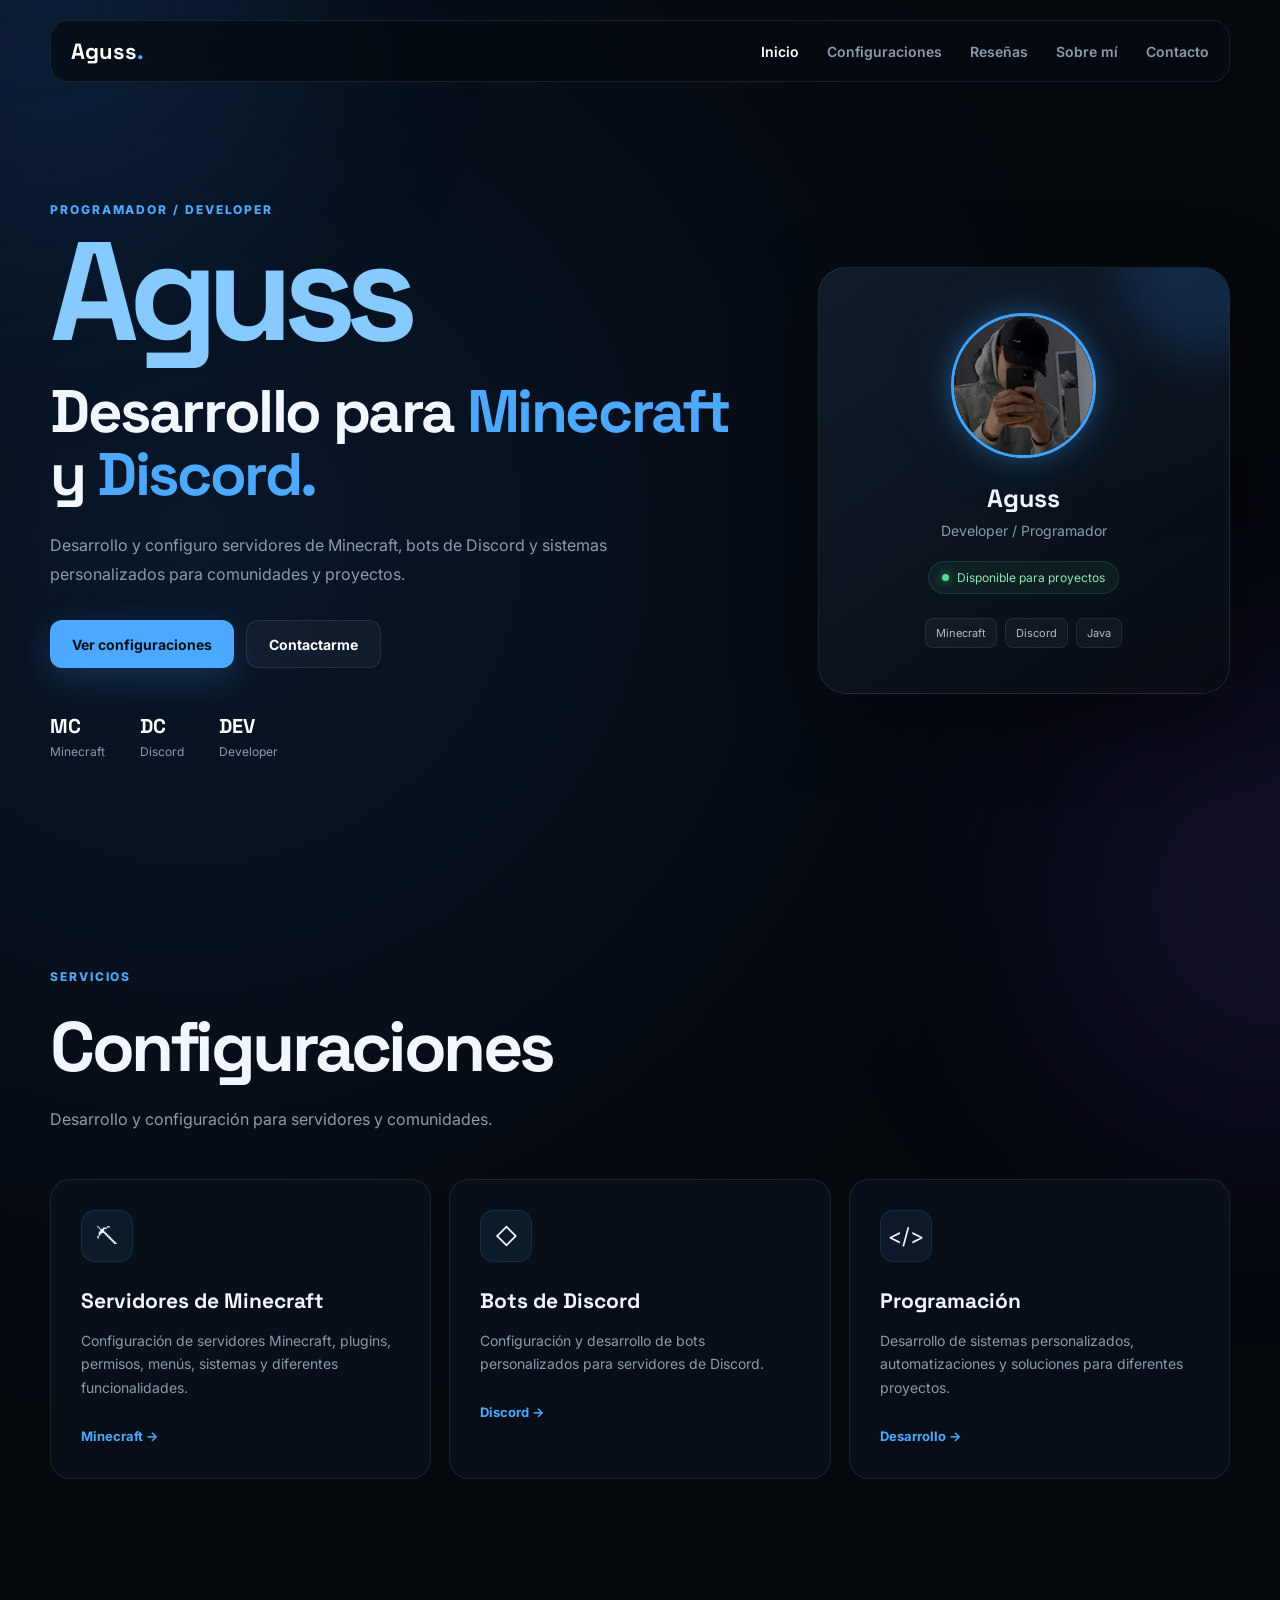
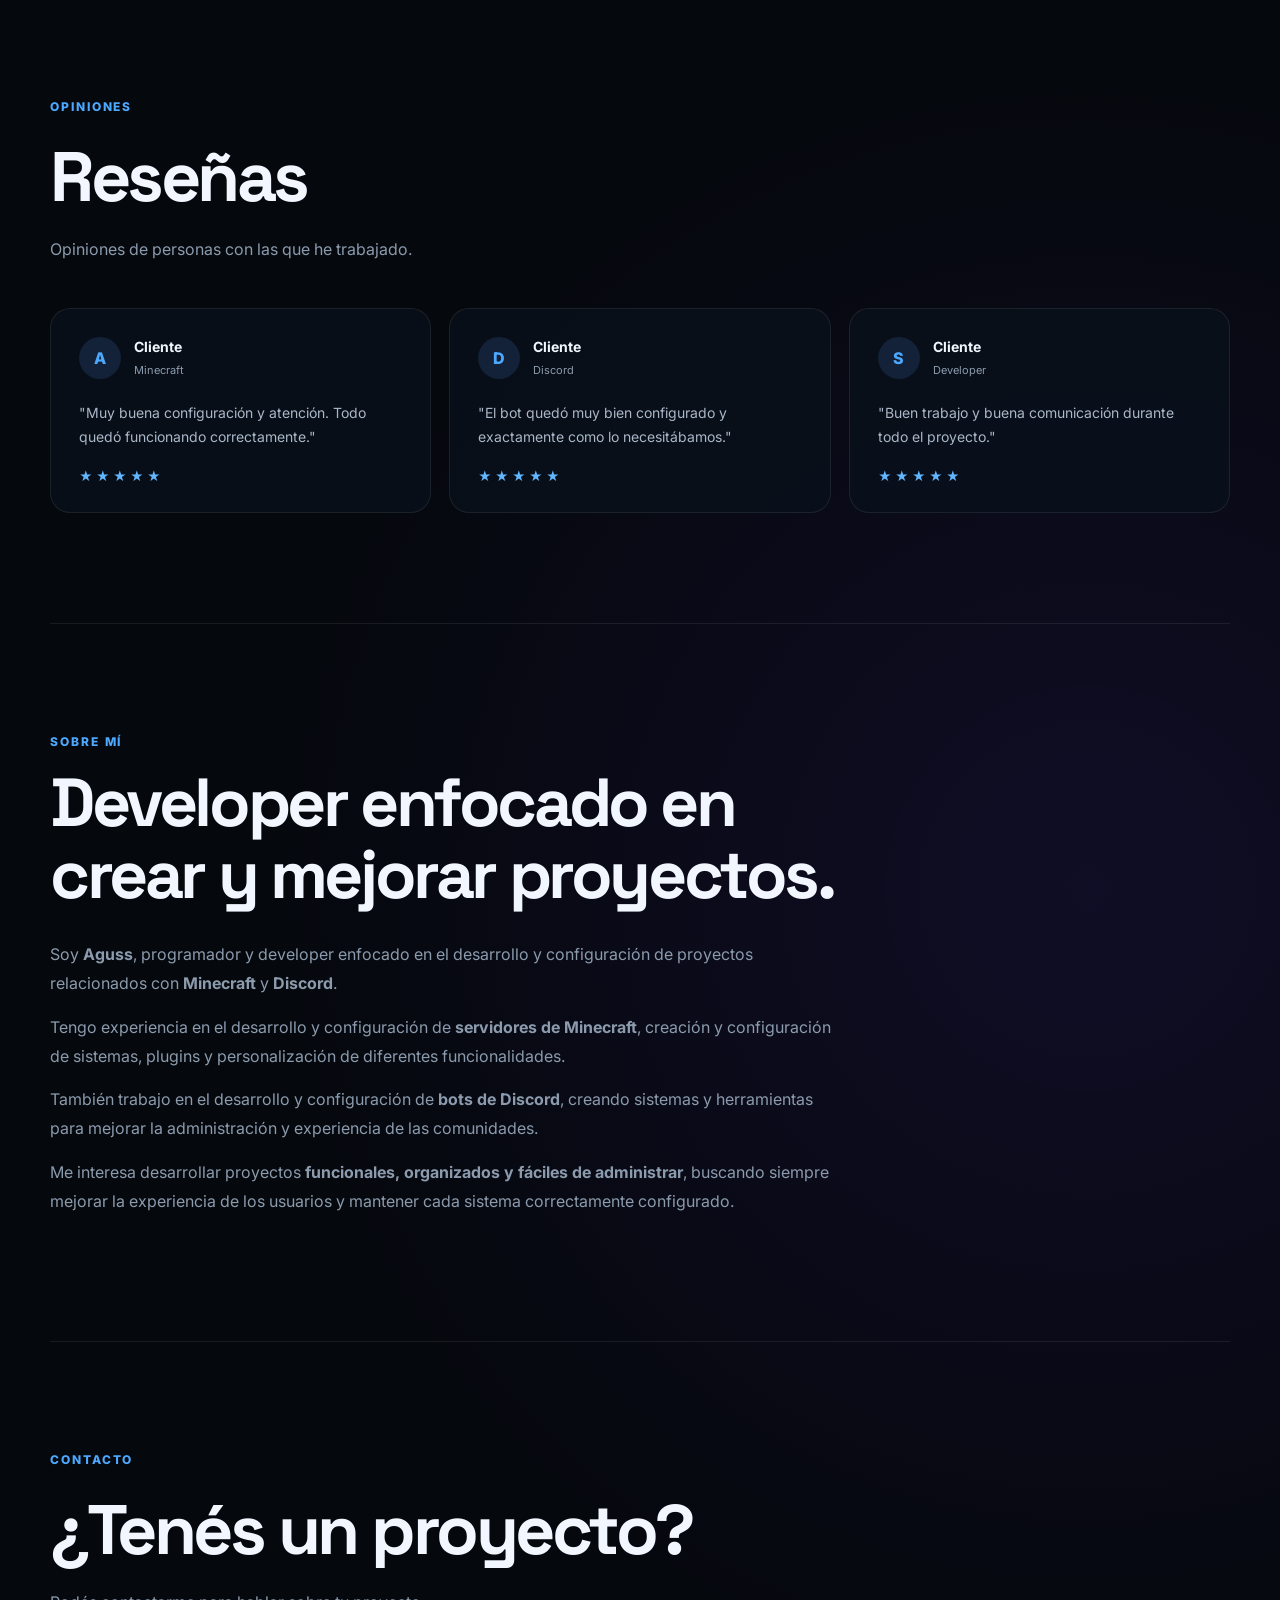
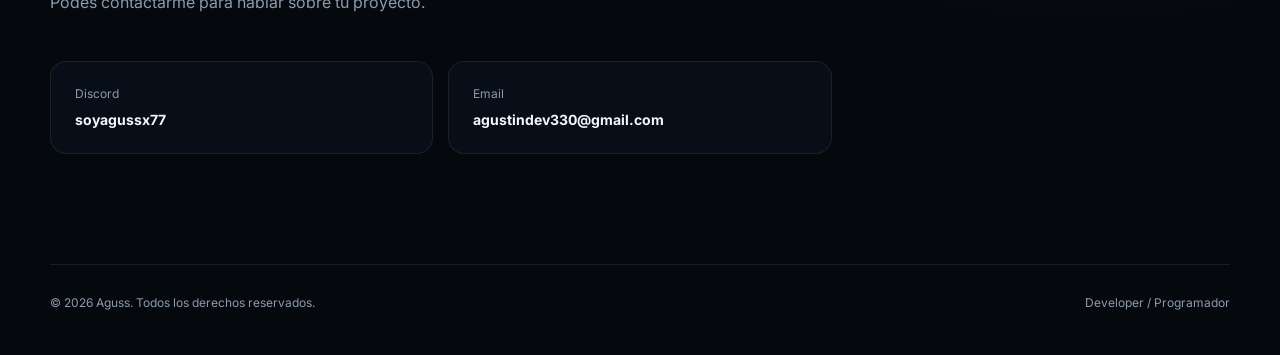
==== index.html @ e134bfff "Portafolio soyagussx77" ====
<!DOCTYPE html>
<html lang="es">
<head>
    <meta charset="UTF-8">
    <meta name="viewport" content="width=device-width, initial-scale=1.0">

    <title>Aguss | Developer</title>

    <link rel="stylesheet" href="style.css">

    <link rel="preconnect" href="https://fonts.googleapis.com">
    <link rel="preconnect" href="https://fonts.gstatic.com" crossorigin>

    <link href="https://fonts.googleapis.com/css2?family=Inter:wght@400;500;600;700;800&family=Space+Grotesk:wght@500;600;700&display=swap" rel="stylesheet">
</head>

<body>

    <div class="background-glow glow-one"></div>
    <div class="background-glow glow-two"></div>

    <!-- NAVBAR -->
    <header class="navbar">
        <a href="#inicio" class="logo">
            Aguss<span>.</span>
        </a>

        <nav>
            <a href="#inicio" class="active">Inicio</a>
            <a href="#configuraciones">Configuraciones</a>
            <a href="#resenas">Reseñas</a>
            <a href="#sobre-mi">Sobre mí</a>
            <a href="#contacto">Contacto</a>
        </nav>
    </header>


    <!-- INICIO -->
    <main id="inicio">

        <section class="hero">

            <div class="hero-content">

                <p class="eyebrow">
                    PROGRAMADOR / DEVELOPER
                </p>

                <h1>
                    Aguss
                </h1>

                <h2>
                    Desarrollo para
                    <span>Minecraft</span>
                    y
                    <span>Discord.</span>
                </h2>

                <p class="hero-description">
                    Desarrollo y configuro servidores de Minecraft,
                    bots de Discord y sistemas personalizados para
                    comunidades y proyectos.
                </p>

                <div class="hero-buttons">
                    <a href="#configuraciones" class="btn btn-primary">
                        Ver configuraciones
                    </a>

                    <a href="#contacto" class="btn btn-secondary">
                        Contactarme
                    </a>
                </div>

                <div class="stats">

                    <div class="stat">
                        <strong>MC</strong>
                        <span>Minecraft</span>
                    </div>

                    <div class="stat">
                        <strong>DC</strong>
                        <span>Discord</span>
                    </div>

                    <div class="stat">
                        <strong>DEV</strong>
                        <span>Developer</span>
                    </div>

                </div>

            </div>


            <!-- PERFIL -->
            <div class="hero-card">

                <div class="avatar">
                    <img src="Aguss.png" alt="Aguss">
                </div>

                <h3>Aguss</h3>

                <p class="role">
                    Developer / Programador
                </p>

                <div class="status">
                    <span></span>
                    Disponible para proyectos
                </div>

                <div class="tags">
                    <span>Minecraft</span>
                    <span>Discord</span>
                    <span>Java</span>
                </div>

            </div>

        </section>


        <!-- CONFIGURACIONES -->
        <section id="configuraciones" class="section">

            <div class="section-heading">
                <p class="eyebrow">SERVICIOS</p>

                <h2>
                    Configuraciones
                </h2>

                <p>
                    Desarrollo y configuración para servidores
                    y comunidades.
                </p>
            </div>


            <div class="cards">

                <article class="service-card">

                    <div class="service-icon minecraft">
                        ⛏
                    </div>

                    <h3>
                        Servidores de Minecraft
                    </h3>

                    <p>
                        Configuración de servidores Minecraft,
                        plugins, permisos, menús, sistemas y
                        diferentes funcionalidades.
                    </p>

                    <span class="card-link">
                        Minecraft →
                    </span>

                </article>


                <article class="service-card">

                    <div class="service-icon discord">
                        ◇
                    </div>

                    <h3>
                        Bots de Discord
                    </h3>

                    <p>
                        Configuración y desarrollo de bots
                        personalizados para servidores de Discord.
                    </p>

                    <span class="card-link">
                        Discord →
                    </span>

                </article>


                <article class="service-card">

                    <div class="service-icon code">
                        &lt;/&gt;
                    </div>

                    <h3>
                        Programación
                    </h3>

                    <p>
                        Desarrollo de sistemas personalizados,
                        automatizaciones y soluciones para
                        diferentes proyectos.
                    </p>

                    <span class="card-link">
                        Desarrollo →
                    </span>

                </article>

            </div>

        </section>


        <!-- RESEÑAS -->
        <section id="resenas" class="section">

            <div class="section-heading">
                <p class="eyebrow">OPINIONES</p>

                <h2>
                    Reseñas
                </h2>

                <p>
                    Opiniones de personas con las que he trabajado.
                </p>
            </div>


            <div class="reviews">

                <article class="review-card">

                    <div class="review-top">
                        <div class="review-avatar">
                            A
                        </div>

                        <div>
                            <h3>
                                Cliente
                            </h3>

                            <span>
                                Minecraft
                            </span>
                        </div>
                    </div>

                    <p>
                        "Muy buena configuración y atención.
                        Todo quedó funcionando correctamente."
                    </p>

                    <div class="stars">
                        ★★★★★
                    </div>

                </article>


                <article class="review-card">

                    <div class="review-top">
                        <div class="review-avatar">
                            D
                        </div>

                        <div>
                            <h3>
                                Cliente
                            </h3>

                            <span>
                                Discord
                            </span>
                        </div>
                    </div>

                    <p>
                        "El bot quedó muy bien configurado
                        y exactamente como lo necesitábamos."
                    </p>

                    <div class="stars">
                        ★★★★★
                    </div>

                </article>


                <article class="review-card">

                    <div class="review-top">
                        <div class="review-avatar">
                            S
                        </div>

                        <div>
                            <h3>
                                Cliente
                            </h3>

                            <span>
                                Developer
                            </span>
                        </div>
                    </div>

                    <p>
                        "Buen trabajo y buena comunicación durante
                        todo el proyecto."
                    </p>

                    <div class="stars">
                        ★★★★★
                    </div>

                </article>

            </div>

        </section>


        <!-- SOBRE MI -->
        <section id="sobre-mi" class="section about">

            <div class="about-content">

                <p class="eyebrow">
                    SOBRE MÍ
                </p>

                <h2>
                    Developer enfocado en
                    crear y mejorar proyectos.
                </h2>

                <p>
    Soy <strong>Aguss</strong>, programador y developer enfocado en el desarrollo y configuración de proyectos relacionados con <strong>Minecraft</strong> y <strong>Discord</strong>.
</p>

<p>
    Tengo experiencia en el desarrollo y configuración de <strong>servidores de Minecraft</strong>, creación y configuración de sistemas, plugins y personalización de diferentes funcionalidades.
</p>

<p>
    También trabajo en el desarrollo y configuración de <strong>bots de Discord</strong>, creando sistemas y herramientas para mejorar la administración y experiencia de las comunidades.
</p>

<p>
    Me interesa desarrollar proyectos <strong>funcionales, organizados y fáciles de administrar</strong>, buscando siempre mejorar la experiencia de los usuarios y mantener cada sistema correctamente configurado.
</p>

            </div>

        </section>


        <!-- CONTACTO -->
        <section id="contacto" class="section contact">

            <div class="section-heading">

                <p class="eyebrow">
                    CONTACTO
                </p>

                <h2>
                    ¿Tenés un proyecto?
                </h2>

                <p>
                    Podés contactarme para hablar sobre tu proyecto.
                </p>

            </div>


            <div class="contact-box">

                <div class="contact-item">
                    <span>Discord</span>
                    <strong>soyagussx77</strong>
                </div>

                <div class="contact-item">
                    <span>Email</span>
                    <strong>agustindev330@gmail.com</strong>
                </div>

            </div>

        </section>

    </main>


    <!-- FOOTER -->
    <footer>

        <p>
            © 2026 Aguss. Todos los derechos reservados.
        </p>

        <p>
            Developer / Programador
        </p>

    </footer>

</body>
</html>
---- style.css ----
* {
    margin: 0;
    padding: 0;
    box-sizing: border-box;
}

html {
    scroll-behavior: smooth;
}

body {
    min-height: 100vh;
    background:
        radial-gradient(
            circle at 15% 15%,
            rgba(35, 130, 255, 0.12),
            transparent 28%
        ),
        radial-gradient(
            circle at 85% 70%,
            rgba(110, 60, 255, 0.10),
            transparent 30%
        ),
        #05080d;

    color: #f2f7ff;

    font-family: "Inter", sans-serif;

    overflow-x: hidden;
}


/* =========================
   VARIABLES
========================= */

:root {
    --bg: #05080d;
    --bg-soft: #080d15;
    --card: rgba(10, 17, 27, 0.78);

    --line: rgba(255, 255, 255, 0.08);
    --line-hover: rgba(82, 169, 255, 0.35);

    --text: #f2f7ff;
    --muted: #8b9bad;

    --blue: #4da9ff;
    --blue-soft: #8acbff;

    --purple: #765cff;

    --shadow:
        0 25px 80px rgba(0, 0, 0, 0.45);
}


/* =========================
   BACKGROUND
========================= */

.background-glow {
    position: fixed;
    width: 500px;
    height: 500px;

    border-radius: 50%;

    filter: blur(120px);

    opacity: 0.12;

    pointer-events: none;

    z-index: -1;
}

.glow-one {
    top: -250px;
    left: -200px;

    background: #248fff;
}

.glow-two {
    right: -250px;
    bottom: -250px;

    background: #714cff;
}


/* =========================
   NAVBAR
========================= */

.navbar {
    width: min(1180px, calc(100% - 40px));

    margin: 20px auto;

    padding: 16px 20px;

    display: flex;
    align-items: center;
    justify-content: space-between;

    background: rgba(6, 11, 18, 0.75);

    border: 1px solid var(--line);

    border-radius: 18px;

    backdrop-filter: blur(18px);

    position: sticky;
    top: 20px;

    z-index: 100;
}

.logo {
    color: white;

    text-decoration: none;

    font-family: "Space Grotesk", sans-serif;

    font-size: 22px;
    font-weight: 800;
}

.logo span {
    color: var(--blue);
}

.navbar nav {
    display: flex;
    align-items: center;
    gap: 28px;
}

.navbar nav a {
    color: var(--muted);

    text-decoration: none;

    font-size: 14px;
    font-weight: 600;

    transition: 0.25s ease;
}

.navbar nav a:hover,
.navbar nav a.active {
    color: white;
}


/* =========================
   HERO
========================= */

.hero {
    width: min(1180px, calc(100% - 40px));

    min-height: 720px;

    margin: 0 auto;

    display: grid;

    grid-template-columns: 1.25fr 0.75fr;

    align-items: center;

    gap: 80px;

    padding: 100px 0;
}

.eyebrow {
    color: var(--blue);

    font-size: 12px;

    font-weight: 800;

    letter-spacing: 0.16em;

    margin-bottom: 18px;
}

.hero h1 {
    font-family: "Space Grotesk", sans-serif;

    font-size: clamp(70px, 11vw, 140px);

    line-height: 0.82;

    letter-spacing: -0.075em;

    margin-bottom: 30px;

    font-weight: 800;

    color: #86caff;
}

.hero h2 {
    max-width: 700px;

    font-family: "Space Grotesk", sans-serif;

    font-size: clamp(32px, 5vw, 60px);

    line-height: 1.05;

    letter-spacing: -0.04em;

    margin-bottom: 25px;
}

.hero h2 span {
    color: var(--blue);
}

.hero-description {
    max-width: 600px;

    color: var(--muted);

    font-size: 16px;

    line-height: 1.8;

    margin-bottom: 32px;
}


/* =========================
   BUTTONS
========================= */

.hero-buttons {
    display: flex;

    flex-wrap: wrap;

    gap: 12px;

    margin-bottom: 45px;
}

.btn {
    display: inline-flex;

    align-items: center;
    justify-content: center;

    min-height: 48px;

    padding: 0 22px;

    border-radius: 12px;

    text-decoration: none;

    font-size: 14px;

    font-weight: 700;

    transition: 0.25s ease;
}

.btn-primary {
    background: var(--blue);

    color: #03101d;

    box-shadow:
        0 10px 35px rgba(77, 169, 255, 0.20);
}

.btn-primary:hover {
    transform: translateY(-2px);

    box-shadow:
        0 15px 45px rgba(77, 169, 255, 0.35);
}

.btn-secondary {
    color: white;

    background: rgba(255, 255, 255, 0.04);

    border: 1px solid var(--line);
}

.btn-secondary:hover {
    border-color: var(--line-hover);

    background: rgba(77, 169, 255, 0.06);
}


/* =========================
   STATS
========================= */

.stats {
    display: flex;

    gap: 35px;
}

.stat {
    display: flex;

    flex-direction: column;

    gap: 5px;
}

.stat strong {
    font-family: "Space Grotesk", sans-serif;

    font-size: 20px;

    color: white;
}

.stat span {
    color: var(--muted);

    font-size: 12px;
}


/* =========================
   PROFILE CARD
========================= */

.hero-card {
    padding: 45px 30px;

    text-align: center;

    background:
        linear-gradient(
            145deg,
            rgba(18, 30, 46, 0.88),
            rgba(7, 12, 20, 0.88)
        );

    border: 1px solid var(--line);

    border-radius: 28px;

    box-shadow: var(--shadow);

    position: relative;

    overflow: hidden;
}

.hero-card::before {
    content: "";

    position: absolute;

    width: 180px;
    height: 180px;

    top: -90px;
    right: -70px;

    border-radius: 50%;

    background: rgba(54, 158, 255, 0.16);

    filter: blur(25px);
}


/* =========================
   FOTO
========================= */

.avatar {
    width: 145px;
    height: 145px;

    margin: 0 auto 24px;

    border-radius: 50%;

    overflow: hidden;

    border: 3px solid #3ea4ff;

    background: #0b1422;

    box-shadow:
        0 0 25px rgba(62, 164, 255, 0.35),
        0 0 70px rgba(62, 164, 255, 0.12);

    position: relative;

    z-index: 2;
}

.avatar img {
    width: 100%;
    height: 100%;

    display: block;

    object-fit: cover;
}

.hero-card h3 {
    font-family: "Space Grotesk", sans-serif;

    font-size: 25px;

    margin-bottom: 8px;
}

.role {
    color: var(--muted);

    font-size: 14px;

    margin-bottom: 22px;
}

.status {
    display: inline-flex;

    align-items: center;

    gap: 8px;

    padding: 8px 13px;

    border-radius: 100px;

    background: rgba(75, 222, 139, 0.07);

    border: 1px solid rgba(75, 222, 139, 0.14);

    color: #8ce8b0;

    font-size: 12px;

    margin-bottom: 24px;
}

.status span {
    width: 7px;
    height: 7px;

    border-radius: 50%;

    background: #52df8d;

    box-shadow:
        0 0 10px rgba(82, 223, 141, 0.7);
}

.tags {
    display: flex;

    justify-content: center;

    flex-wrap: wrap;

    gap: 8px;
}

.tags span {
    padding: 7px 10px;

    border-radius: 8px;

    background: rgba(255, 255, 255, 0.04);

    border: 1px solid var(--line);

    color: #aebdcd;

    font-size: 11px;
}


/* =========================
   SECTIONS
========================= */

.section {
    width: min(1180px, calc(100% - 40px));

    margin: 0 auto;

    padding: 110px 0;
}

.section-heading {
    max-width: 700px;

    margin-bottom: 45px;
}

.section-heading h2 {
    font-family: "Space Grotesk", sans-serif;

    font-size: clamp(40px, 6vw, 70px);

    letter-spacing: -0.05em;

    margin-bottom: 15px;
}

.section-heading > p:last-child {
    color: var(--muted);

    line-height: 1.7;
}


/* =========================
   SERVICE CARDS
========================= */

.cards {
    display: grid;

    grid-template-columns: repeat(3, 1fr);

    gap: 18px;
}

.service-card {
    padding: 30px;

    min-height: 300px;

    border: 1px solid var(--line);

    border-radius: 20px;

    background: var(--card);

    transition: 0.3s ease;
}

.service-card:hover {
    transform: translateY(-5px);

    border-color: var(--line-hover);

    box-shadow:
        0 20px 50px rgba(0, 0, 0, 0.25);
}

.service-icon {
    width: 52px;
    height: 52px;

    display: flex;

    align-items: center;
    justify-content: center;

    border-radius: 14px;

    margin-bottom: 25px;

    font-size: 22px;

    background: rgba(77, 169, 255, 0.08);

    border: 1px solid rgba(77, 169, 255, 0.12);
}

.service-card h3 {
    font-family: "Space Grotesk", sans-serif;

    font-size: 21px;

    margin-bottom: 15px;
}

.service-card p {
    color: var(--muted);

    line-height: 1.7;

    font-size: 14px;

    margin-bottom: 25px;
}

.card-link {
    color: var(--blue);

    font-size: 13px;

    font-weight: 700;
}


/* =========================
   RESEÑAS
========================= */

.reviews {
    display: grid;

    grid-template-columns: repeat(3, 1fr);

    gap: 18px;
}

.review-card {
    padding: 28px;

    background: var(--card);

    border: 1px solid var(--line);

    border-radius: 20px;
}

.review-top {
    display: flex;

    align-items: center;

    gap: 13px;

    margin-bottom: 22px;
}

.review-avatar {
    width: 42px;
    height: 42px;

    display: flex;

    align-items: center;
    justify-content: center;

    border-radius: 50%;

    background: #132238;

    color: var(--blue);

    font-weight: 800;
}

.review-top h3 {
    font-size: 14px;

    margin-bottom: 3px;
}

.review-top span {
    color: var(--muted);

    font-size: 11px;
}

.review-card > p {
    color: #aab7c7;

    line-height: 1.7;

    font-size: 14px;

    margin-bottom: 20px;
}

.stars {
    color: #62b5ff;

    font-size: 13px;

    letter-spacing: 3px;
}


/* =========================
   SOBRE MI
========================= */

.about {
    border-top: 1px solid var(--line);
    border-bottom: 1px solid var(--line);
}

.about-content {
    max-width: 800px;
}

.about h2 {
    font-family: "Space Grotesk", sans-serif;

    font-size: clamp(38px, 6vw, 68px);

    line-height: 1.05;

    letter-spacing: -0.05em;

    margin-bottom: 30px;
}

.about p:not(.eyebrow) {
    color: var(--muted);

    line-height: 1.8;

    margin-bottom: 15px;
}


/* =========================
   CONTACTO
========================= */

.contact-box {
    display: grid;

    grid-template-columns: repeat(3, 1fr);

    gap: 15px;
}

.contact-item {
    padding: 24px;

    border: 1px solid var(--line);

    border-radius: 16px;

    background: var(--card);
}

.contact-item span {
    display: block;

    color: var(--muted);

    font-size: 12px;

    margin-bottom: 8px;
}

.contact-item strong {
    font-size: 14px;

    word-break: break-word;
}


/* =========================
   FOOTER
========================= */

footer {
    width: min(1180px, calc(100% - 40px));

    margin: 0 auto;

    padding: 30px 0 45px;

    display: flex;

    align-items: center;
    justify-content: space-between;

    gap: 20px;

    border-top: 1px solid var(--line);

    color: var(--muted);

    font-size: 12px;
}


/* =========================
   RESPONSIVE
========================= */

@media (max-width: 900px) {

    .navbar nav {
        gap: 15px;
    }

    .hero {
        grid-template-columns: 1fr;

        gap: 50px;

        padding-top: 70px;
    }

    .hero-card {
        max-width: 450px;

        width: 100%;

        margin: 0 auto;
    }

    .cards,
    .reviews {
        grid-template-columns: 1fr;
    }

    .contact-box {
        grid-template-columns: 1fr;
    }
}


@media (max-width: 600px) {

    .navbar {
        width: calc(100% - 24px);

        margin: 12px auto;

        top: 12px;
    }

    .navbar nav {
        display: none;
    }

    .hero,
    .section {
        width: calc(100% - 28px);
    }

    .hero {
        padding: 70px 0;
    }

    .hero h1 {
        font-size: 76px;
    }

    .hero h2 {
        font-size: 38px;
    }

    .hero-buttons {
        flex-direction: column;
    }

    .btn {
        width: 100%;
    }

    .stats {
        gap: 20px;
    }

    .section {
        padding: 80px 0;
    }

    footer {
        width: calc(100% - 28px);

        flex-direction: column;

        align-items: flex-start;
    }
}
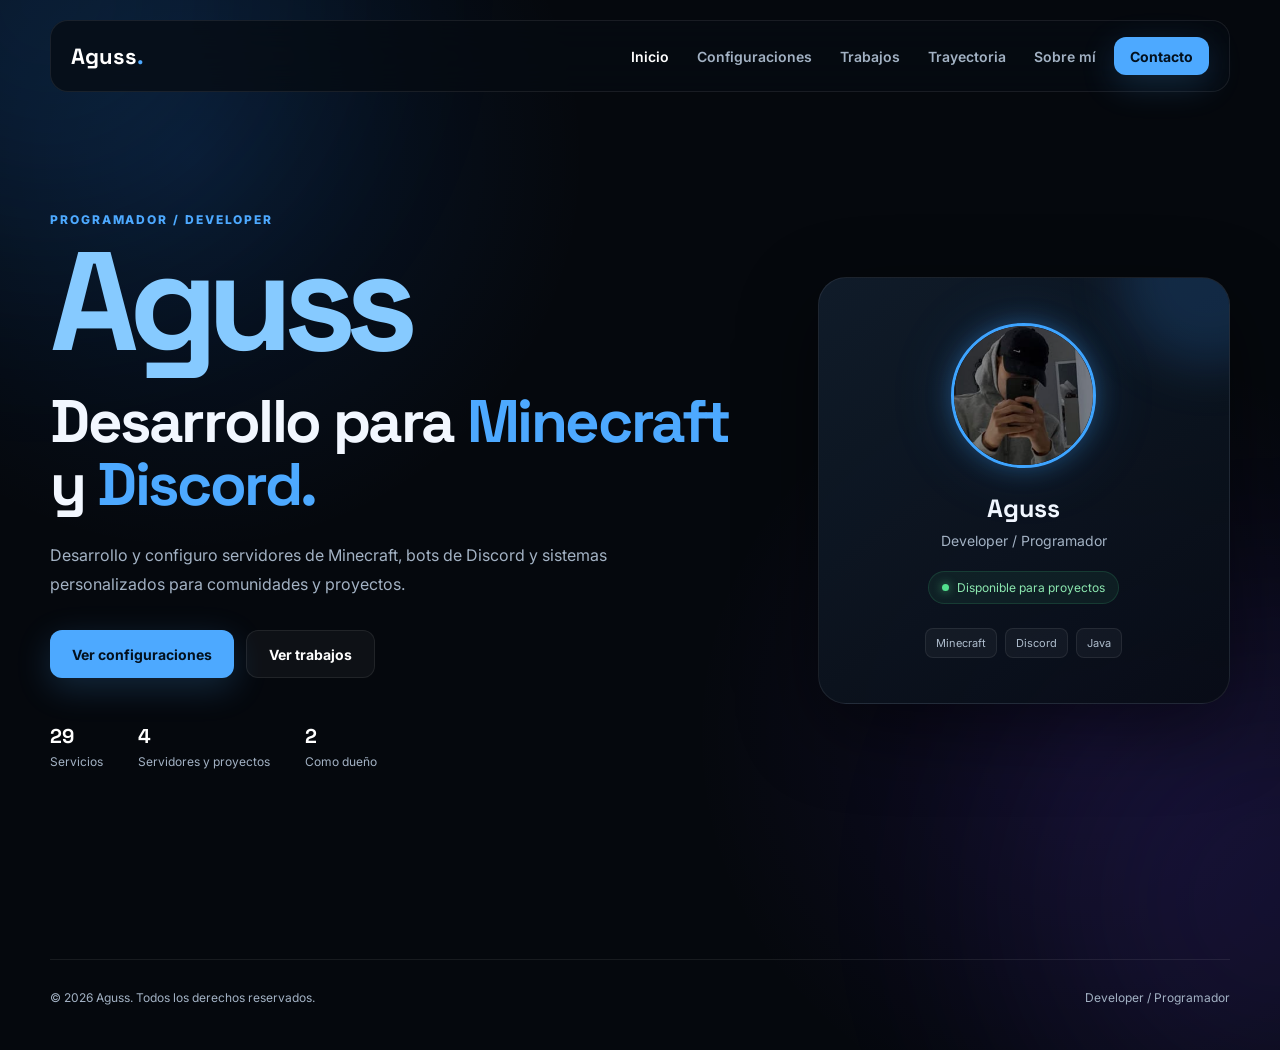
==== commit 2e4865da: "Add files via upload" ====
--- a/index.html
+++ b/index.html
@@ -4,7 +4,12 @@
     <meta charset="UTF-8">
     <meta name="viewport" content="width=device-width, initial-scale=1.0">
 
-    <title>Aguss | Developer</title>
+    <title>Aguss | Developer de Minecraft y Discord</title>
+    <meta name="description" content="Aguss: desarrollo y configuración de servidores de Minecraft, bots de Discord y sistemas personalizados. Mira mis trabajos y mi trayectoria.">
+    <meta name="theme-color" content="#05080d">
+    <meta property="og:title" content="Aguss | Developer de Minecraft y Discord">
+    <meta property="og:description" content="Servidores de Minecraft, bots de Discord y sistemas personalizados.">
+    <meta property="og:image" content="Aguss.png">
 
     <link rel="stylesheet" href="style.css">
 
@@ -19,26 +24,20 @@
     <div class="background-glow glow-one"></div>
     <div class="background-glow glow-two"></div>
 
-    <!-- NAVBAR -->
     <header class="navbar">
-        <a href="#inicio" class="logo">
-            Aguss<span>.</span>
-        </a>
-
+        <a href="index.html" class="logo">Aguss<span>.</span></a>
         <nav>
-            <a href="#inicio" class="active">Inicio</a>
-            <a href="#configuraciones">Configuraciones</a>
-            <a href="#resenas">Reseñas</a>
-            <a href="#sobre-mi">Sobre mí</a>
-            <a href="#contacto">Contacto</a>
+            <a href="index.html" class="active">Inicio</a>
+            <a href="configuraciones.html">Configuraciones</a>
+            <a href="trabajos.html">Trabajos</a>
+            <a href="trayectoria.html">Trayectoria</a>
+            <a href="sobre-mi.html">Sobre mí</a>
         </nav>
+        <a href="contacto.html" class="btn btn-primary nav-cta">Contacto</a>
     </header>
 
-
-    <!-- INICIO -->
     <main id="inicio">
-
-        <section class="hero">
+<section class="hero">
 
             <div class="hero-content">
 
@@ -64,32 +63,19 @@
                 </p>
 
                 <div class="hero-buttons">
-                    <a href="#configuraciones" class="btn btn-primary">
+                    <a href="configuraciones.html" class="btn btn-primary">
                         Ver configuraciones
                     </a>
 
-                    <a href="#contacto" class="btn btn-secondary">
-                        Contactarme
+                    <a href="trabajos.html" class="btn btn-secondary">
+                        Ver trabajos
                     </a>
                 </div>
 
                 <div class="stats">
-
-                    <div class="stat">
-                        <strong>MC</strong>
-                        <span>Minecraft</span>
-                    </div>
-
-                    <div class="stat">
-                        <strong>DC</strong>
-                        <span>Discord</span>
-                    </div>
-
-                    <div class="stat">
-                        <strong>DEV</strong>
-                        <span>Developer</span>
-                    </div>
-
+                    <div class="stat"><strong><b data-count="32">0</b></strong><span>Servicios</span></div>
+                    <div class="stat"><strong><b data-count="4">0</b></strong><span>Servidores y proyectos</span></div>
+                    <div class="stat"><strong><b data-count="2">0</b></strong><span>Como dueño</span></div>
                 </div>
 
             </div>
@@ -123,285 +109,18 @@
 
         </section>
 
-
-        <!-- CONFIGURACIONES -->
-        <section id="configuraciones" class="section">
-
-            <div class="section-heading">
-                <p class="eyebrow">SERVICIOS</p>
-
-                <h2>
-                    Configuraciones
-                </h2>
-
-                <p>
-                    Desarrollo y configuración para servidores
-                    y comunidades.
-                </p>
+        <!-- VISITAS -->
+        <section class="visit-wrap">
+            <div class="visit-card" id="visit-card">
+                <svg viewBox="0 0 24 24" width="46" height="46" fill="none" stroke="currentColor" stroke-width="1.8" stroke-linecap="round" stroke-linejoin="round" aria-hidden="true"><path d="M1 12s4-8 11-8 11 8 11 8-4 8-11 8S1 12 1 12z"/><circle cx="12" cy="12" r="3"/></svg>
+                <div>
+                    <strong><b id="visits" data-count="0">–</b></strong>
+                    <span>Visitas al portafolio</span>
+                </div>
             </div>
-
-
-            <div class="cards">
-
-                <article class="service-card">
-
-                    <div class="service-icon minecraft">
-                        ⛏
-                    </div>
-
-                    <h3>
-                        Servidores de Minecraft
-                    </h3>
-
-                    <p>
-                        Configuración de servidores Minecraft,
-                        plugins, permisos, menús, sistemas y
-                        diferentes funcionalidades.
-                    </p>
-
-                    <span class="card-link">
-                        Minecraft →
-                    </span>
-
-                </article>
-
-
-                <article class="service-card">
-
-                    <div class="service-icon discord">
-                        ◇
-                    </div>
-
-                    <h3>
-                        Bots de Discord
-                    </h3>
-
-                    <p>
-                        Configuración y desarrollo de bots
-                        personalizados para servidores de Discord.
-                    </p>
-
-                    <span class="card-link">
-                        Discord →
-                    </span>
-
-                </article>
-
-
-                <article class="service-card">
-
-                    <div class="service-icon code">
-                        &lt;/&gt;
-                    </div>
-
-                    <h3>
-                        Programación
-                    </h3>
-
-                    <p>
-                        Desarrollo de sistemas personalizados,
-                        automatizaciones y soluciones para
-                        diferentes proyectos.
-                    </p>
-
-                    <span class="card-link">
-                        Desarrollo →
-                    </span>
-
-                </article>
-
-            </div>
-
         </section>
-
-
-        <!-- RESEÑAS -->
-        <section id="resenas" class="section">
-
-            <div class="section-heading">
-                <p class="eyebrow">OPINIONES</p>
-
-                <h2>
-                    Reseñas
-                </h2>
-
-                <p>
-                    Opiniones de personas con las que he trabajado.
-                </p>
-            </div>
-
-
-            <div class="reviews">
-
-                <article class="review-card">
-
-                    <div class="review-top">
-                        <div class="review-avatar">
-                            A
-                        </div>
-
-                        <div>
-                            <h3>
-                                Cliente
-                            </h3>
-
-                            <span>
-                                Minecraft
-                            </span>
-                        </div>
-                    </div>
-
-                    <p>
-                        "Muy buena configuración y atención.
-                        Todo quedó funcionando correctamente."
-                    </p>
-
-                    <div class="stars">
-                        ★★★★★
-                    </div>
-
-                </article>
-
-
-                <article class="review-card">
-
-                    <div class="review-top">
-                        <div class="review-avatar">
-                            D
-                        </div>
-
-                        <div>
-                            <h3>
-                                Cliente
-                            </h3>
-
-                            <span>
-                                Discord
-                            </span>
-                        </div>
-                    </div>
-
-                    <p>
-                        "El bot quedó muy bien configurado
-                        y exactamente como lo necesitábamos."
-                    </p>
-
-                    <div class="stars">
-                        ★★★★★
-                    </div>
-
-                </article>
-
-
-                <article class="review-card">
-
-                    <div class="review-top">
-                        <div class="review-avatar">
-                            S
-                        </div>
-
-                        <div>
-                            <h3>
-                                Cliente
-                            </h3>
-
-                            <span>
-                                Developer
-                            </span>
-                        </div>
-                    </div>
-
-                    <p>
-                        "Buen trabajo y buena comunicación durante
-                        todo el proyecto."
-                    </p>
-
-                    <div class="stars">
-                        ★★★★★
-                    </div>
-
-                </article>
-
-            </div>
-
-        </section>
-
-
-        <!-- SOBRE MI -->
-        <section id="sobre-mi" class="section about">
-
-            <div class="about-content">
-
-                <p class="eyebrow">
-                    SOBRE MÍ
-                </p>
-
-                <h2>
-                    Developer enfocado en
-                    crear y mejorar proyectos.
-                </h2>
-
-                <p>
-    Soy <strong>Aguss</strong>, programador y developer enfocado en el desarrollo y configuración de proyectos relacionados con <strong>Minecraft</strong> y <strong>Discord</strong>.
-</p>
-
-<p>
-    Tengo experiencia en el desarrollo y configuración de <strong>servidores de Minecraft</strong>, creación y configuración de sistemas, plugins y personalización de diferentes funcionalidades.
-</p>
-
-<p>
-    También trabajo en el desarrollo y configuración de <strong>bots de Discord</strong>, creando sistemas y herramientas para mejorar la administración y experiencia de las comunidades.
-</p>
-
-<p>
-    Me interesa desarrollar proyectos <strong>funcionales, organizados y fáciles de administrar</strong>, buscando siempre mejorar la experiencia de los usuarios y mantener cada sistema correctamente configurado.
-</p>
-
-            </div>
-
-        </section>
-
-
-        <!-- CONTACTO -->
-        <section id="contacto" class="section contact">
-
-            <div class="section-heading">
-
-                <p class="eyebrow">
-                    CONTACTO
-                </p>
-
-                <h2>
-                    ¿Tenés un proyecto?
-                </h2>
-
-                <p>
-                    Podés contactarme para hablar sobre tu proyecto.
-                </p>
-
-            </div>
-
-
-            <div class="contact-box">
-
-                <div class="contact-item">
-                    <span>Discord</span>
-                    <strong>soyagussx77</strong>
-                </div>
-
-                <div class="contact-item">
-                    <span>Email</span>
-                    <strong>agustindev330@gmail.com</strong>
-                </div>
-
-            </div>
-
-        </section>
-
     </main>
 
-
-    <!-- FOOTER -->
     <footer>
 
         <p>
@@ -414,5 +133,6 @@
 
     </footer>
 
+<script src="script.js"></script>
 </body>
-</html>+</html>
--- a/style.css
+++ b/style.css
@@ -44,7 +44,7 @@
     --line-hover: rgba(82, 169, 255, 0.35);
 
     --text: #f2f7ff;
-    --muted: #8b9bad;
+    --muted: #a3b2c4;
 
     --blue: #4da9ff;
     --blue-soft: #8acbff;
@@ -734,7 +734,7 @@
 .contact-box {
     display: grid;
 
-    grid-template-columns: repeat(3, 1fr);
+    grid-template-columns: repeat(2, 1fr);
 
     gap: 15px;
 }
@@ -840,8 +840,11 @@
     }
 
     .navbar nav {
-        display: none;
-    }
+        overflow-x: auto;
+        scrollbar-width: none;
+        white-space: nowrap;
+    }
+    .nav-cta { display: none; }
 
     .hero,
     .section {
@@ -883,4 +886,129 @@
 
         align-items: flex-start;
     }
-}+}
+
+/* =========================
+   MEJORAS
+========================= */
+:focus-visible { outline: 2px solid var(--blue); outline-offset: 3px; }
+.navbar nav { margin-left: auto; margin-right: 18px; }
+.nav-cta { min-height: 38px; padding: 0 16px; }
+.dot { color: var(--blue-soft); }
+.section-heading.center { text-align: center; margin-inline: auto; }
+
+/* Trabajos */
+.work-tools { display: grid; gap: 16px; margin-bottom: 22px; }
+.filters { display: flex; gap: 8px; overflow-x: auto; padding-bottom: 6px; scrollbar-width: thin; }
+.filters button { flex: none; padding: 9px 15px; border-radius: 10px; border: 1px solid var(--line); background: rgba(255,255,255,.04); color: #cbd7e4; font: 600 13px "Inter", sans-serif; cursor: pointer; transition: .2s; }
+.filters button:hover { border-color: var(--line-hover); }
+.filters button.on { background: var(--blue-soft); color: #03101d; border-color: transparent; }
+.filters button i { font-style: normal; opacity: .65; margin-left: 5px; }
+.work-row { display: flex; gap: 12px; flex-wrap: wrap; }
+.search, .sort { height: 46px; padding: 0 16px; border-radius: 12px; border: 1px solid var(--line-hover); background: rgba(10,17,27,.9); color: var(--text); font: 500 14px "Inter", sans-serif; }
+.search { flex: 1; min-width: 220px; }
+.work-count { color: var(--muted); font-size: 13px; margin-bottom: 18px; }
+.works { display: grid; grid-template-columns: repeat(3, 1fr); gap: 18px; }
+.work-card { border: 1px solid var(--line); border-radius: 18px; background: var(--card); overflow: hidden; cursor: pointer; text-align: left; color: inherit; font: inherit; padding: 0; transition: .25s; }
+.work-card:hover { transform: translateY(-4px); border-color: var(--line-hover); }
+.work-thumb { aspect-ratio: 16 / 9; background: linear-gradient(135deg, #10243b, #1a1440); position: relative; overflow: hidden; }
+.work-thumb img { width: 100%; height: 100%; object-fit: cover; display: block; transition: transform .4s; }
+.work-card:hover .work-thumb img { transform: scale(1.05); }
+.work-thumb em { position: absolute; left: 10px; bottom: 10px; font-style: normal; font-size: 11px; padding: 5px 9px; border-radius: 7px; background: rgba(0,0,0,.65); }
+.work-info { padding: 16px 18px 20px; }
+.work-info h3 { font-size: 16px; margin-bottom: 8px; }
+.work-info span { display: inline-block; font-size: 12px; padding: 4px 10px; border-radius: 99px; background: rgba(77,169,255,.1); color: var(--blue-soft); border: 1px solid rgba(77,169,255,.2); }
+.more-wrap { text-align: center; margin-top: 28px; }
+.empty { grid-column: 1 / -1; text-align: center; color: var(--muted); padding: 50px 0; }
+
+/* Trayectoria */
+.timeline { list-style: none; position: relative; max-width: 760px; margin: 0 auto; padding-left: 34px; display: grid; gap: 18px; }
+.timeline::before { content: ""; position: absolute; left: 7px; top: 8px; bottom: 8px; width: 2px; background: linear-gradient(var(--blue), rgba(77,169,255,.1)); }
+.t-item { position: relative; display: flex; gap: 20px; align-items: center; padding: 22px; border: 1px solid var(--line); border-radius: 18px; background: var(--card); }
+.t-item::before { content: ""; position: absolute; left: -34px; top: 50%; width: 16px; height: 16px; margin-top: -8px; border-radius: 50%; background: var(--bg); border: 2px solid var(--blue); box-shadow: 0 0 14px rgba(77,169,255,.6); }
+.t-logo { flex: none; width: 64px; height: 64px; border-radius: 16px; display: grid; place-items: center; background: #e8f2ff; color: #0b1422; font: 800 20px "Space Grotesk", sans-serif; }
+.t-item h3 { font-family: "Space Grotesk", sans-serif; font-size: 20px; margin-bottom: 6px; }
+.role-tag { display: inline-block; font-size: 12px; font-weight: 600; padding: 4px 11px; border-radius: 99px; background: rgba(77,169,255,.1); color: var(--blue-soft); border: 1px solid rgba(77,169,255,.2); }
+.t-item p { color: var(--muted); font-size: 14px; margin-top: 8px; }
+.t-item small { display: block; color: var(--blue-soft); font-size: 12px; margin-top: 6px; }
+
+.next-step { display: grid; place-items: center; width: 190px; height: 190px; margin: 40px auto 0; border-radius: 50%; border: 1px solid var(--line-hover); background: rgba(10,17,27,.8); text-align: center; text-decoration: none; color: #fff; padding: 20px; animation: pulse 2.8s ease-in-out infinite; transition: transform .25s; }
+.next-step:hover { transform: scale(1.05); }
+.next-step .q { font: 700 54px "Space Grotesk", sans-serif; color: var(--blue-soft); line-height: 1; }
+.next-step small { color: var(--muted); font-size: 12px; }
+@keyframes pulse { 0%,100% { box-shadow: 0 0 0 0 rgba(77,169,255,.35); } 50% { box-shadow: 0 0 0 18px rgba(77,169,255,0); } }
+
+/* Contacto */
+.contact-item { display: block; text-align: left; color: inherit; font: inherit; text-decoration: none; cursor: pointer; transition: .2s; }
+.contact-item:hover { border-color: var(--line-hover); transform: translateY(-2px); }
+
+@media (max-width: 900px) { .works { grid-template-columns: repeat(2, 1fr); } }
+@media (max-width: 600px) {
+    .works { grid-template-columns: 1fr; }
+    .t-item { flex-direction: column; align-items: flex-start; }
+    .stats { flex-wrap: wrap; }
+}
+@media (prefers-reduced-motion: reduce) {
+    html { scroll-behavior: auto; }
+    * { animation: none !important; transition: none !important; }
+}
+
+/* Página aparte de trabajos + acceso en inicio */
+.page-top { padding-top: 50px; min-height: 80vh; }
+.back { color: var(--blue-soft); text-decoration: none; font-weight: 600; }
+.cta-band { display: flex; align-items: center; justify-content: space-between; gap: 24px; flex-wrap: wrap; padding: 44px; border: 1px solid var(--line-hover); border-radius: 24px; background: linear-gradient(135deg, rgba(18,30,46,.9), rgba(7,12,20,.9)); }
+.cta-band h2 { font-family: "Space Grotesk", sans-serif; font-size: clamp(34px, 5vw, 54px); letter-spacing: -0.04em; margin-bottom: 10px; }
+.cta-band p:last-child { color: var(--muted); }
+
+/* Visitas */
+.visit-wrap { width: min(1180px, calc(100% - 40px)); margin: 0 auto 90px; }
+.visit-card { display: inline-flex; align-items: center; gap: 28px; padding: 30px 48px; border-radius: 24px; border: 1px solid rgba(138,203,255,.55); background: linear-gradient(135deg, rgba(22,52,78,.85), rgba(10,22,36,.85)); box-shadow: 0 0 40px rgba(77,169,255,.08); color: #b8e0ff; }
+.visit-card[hidden] { display: none; }
+.visit-card strong { display: block; font: 800 46px/1 "Space Grotesk", sans-serif; color: #d6eeff; margin-bottom: 6px; }
+.visit-card span { color: var(--muted); font-size: 14px; font-weight: 600; }
+@media (max-width: 600px) { .visit-wrap { width: calc(100% - 28px); } .visit-card { padding: 24px 28px; } }
+
+.t-logo.has-img { background: transparent; width: 84px; height: 84px; }
+.t-logo.has-img img { width: 100%; height: 100%; object-fit: contain; filter: drop-shadow(0 6px 14px rgba(0,0,0,.5)); }
+
+/* ===== Trabajos: estilo de tu web original ===== */
+.filters { flex-wrap: wrap; overflow: visible; margin-bottom: 26px; }
+.filters button { background: #0f1f2e; border: 1px solid rgba(77,169,255,.35); color: #e6f1ff; border-radius: 10px; padding: 12px 18px; font-size: 14px; font-weight: 500; }
+.filters button.on { background: #8fd6ff; color: #04111d; font-weight: 700; border-color: #8fd6ff; box-shadow: 0 0 22px rgba(143,214,255,.25); }
+.cat-banner { margin-bottom: 30px; padding: 26px 30px; border-left: 3px solid #8fd6ff; background: linear-gradient(90deg, rgba(20,48,72,.7), rgba(10,20,32,.4)); border-radius: 4px 14px 14px 4px; }
+.cat-banner[hidden] { display: none; }
+.cat-banner h3 { font: 400 28px "Space Grotesk", sans-serif; color: #d6eeff; margin-bottom: 10px; }
+.cat-banner p { color: #b7c7d8; font-size: 17px; line-height: 1.6; }
+.search-wrap { display: flex; align-items: center; gap: 14px; max-width: 450px; padding: 8px 0 14px; border-bottom: 1px solid var(--line-hover); margin-bottom: 26px; color: var(--muted); }
+.search-wrap span { font-size: 20px; }
+.search-wrap .search, .search-wrap input { flex: 1; background: none; border: 0; outline: 0; color: var(--text); font: 500 17px "Inter", sans-serif; }
+.work-meta { display: flex; justify-content: space-between; align-items: center; gap: 16px; margin-bottom: 22px; }
+.work-meta .work-count { margin: 0; letter-spacing: .08em; }
+.sort-plain { background: none; border: 0; color: var(--muted); font: 500 13px "Inter", sans-serif; letter-spacing: .08em; cursor: pointer; }
+.sort-plain option { background: #0b1422; }
+.work-card { border-radius: 14px; }
+.work-thumb { margin: 10px; border-radius: 10px; background: #0b1422; }
+.work-thumb.contain img { object-fit: contain; }
+.work-info { display: flex; justify-content: space-between; align-items: flex-start; padding: 14px 20px 22px; }
+.work-info h3 { font-size: 21px; font-weight: 700; margin-bottom: 8px; }
+.work-info span { padding: 0; background: none; border: 0; border-radius: 0; color: var(--muted); font-size: 12px; }
+.work-info .arrow { font-style: normal; color: var(--blue-soft); font-size: 20px; }
+
+.viewer { position: fixed; inset: 0; z-index: 200; background: rgba(2,5,9,.9); display: flex; align-items: center; justify-content: center; padding: 24px; }
+.viewer[hidden] { display: none; }
+.viewer-panel { position: relative; width: min(1100px, 100%); height: min(600px, 92vh); display: grid; grid-template-rows: 1fr auto; border: 1px solid rgba(255,255,255,.12); border-radius: 18px; background: #090c14; overflow: hidden; }
+.viewer-stage { display: grid; place-items: center; padding: 28px 90px 0; min-height: 0; }
+.viewer-stage img { max-width: 100%; max-height: 100%; object-fit: contain; }
+.viewer-info { padding: 20px 52px 34px; }
+.viewer-info small { display: block; color: var(--blue-soft); font-size: 12px; letter-spacing: .18em; margin-bottom: 14px; }
+.viewer-info h3 { font: 400 clamp(28px, 4vw, 40px) "Space Grotesk", sans-serif; margin-bottom: 18px; }
+.viewer-info b { color: var(--blue); font-size: 13px; }
+.viewer-close, .viewer-nav { position: absolute; display: grid; place-items: center; border-radius: 50%; color: #fff; cursor: pointer; font-size: 20px; background: rgba(15,31,46,.8); }
+.viewer-close { top: 18px; right: 18px; width: 48px; height: 48px; border: 2px solid #8fd6ff; box-shadow: 0 0 18px rgba(143,214,255,.35); }
+.viewer-nav { top: 40%; width: 44px; height: 44px; border: 1px solid rgba(77,169,255,.3); }
+.viewer-prev { left: 20px; } .viewer-next { right: 20px; }
+.viewer.single .viewer-nav { opacity: .35; cursor: default; }
+@media (max-width: 600px) { .viewer-stage { padding: 56px 16px 0; } .viewer-info { padding: 16px 22px 24px; } .viewer-nav { top: auto; bottom: 90px; } .work-meta { flex-direction: column; align-items: flex-start; } }
+
+/* Logo tipo foto (Nocturno Fashion) */
+.t-logo.has-img.photo img { object-fit: cover; border-radius: 16px; border: 1px solid var(--line-hover); }
